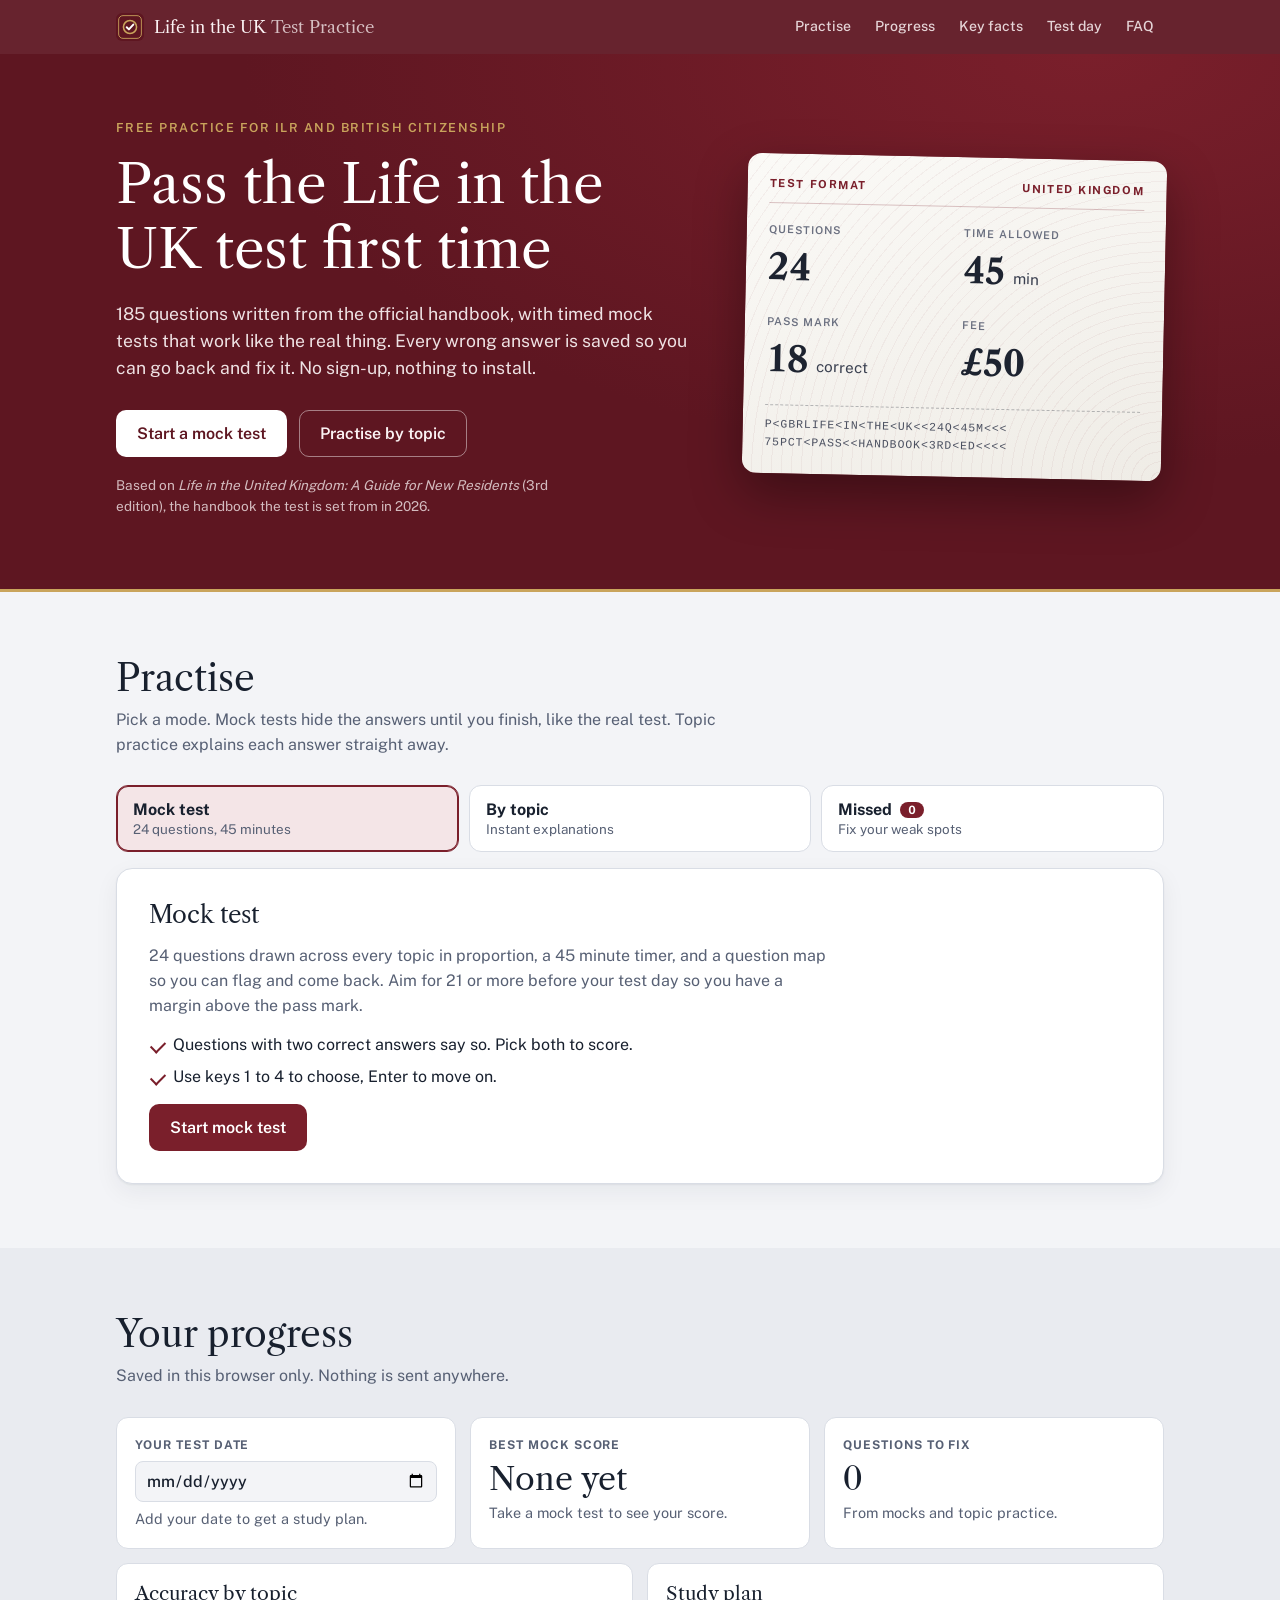
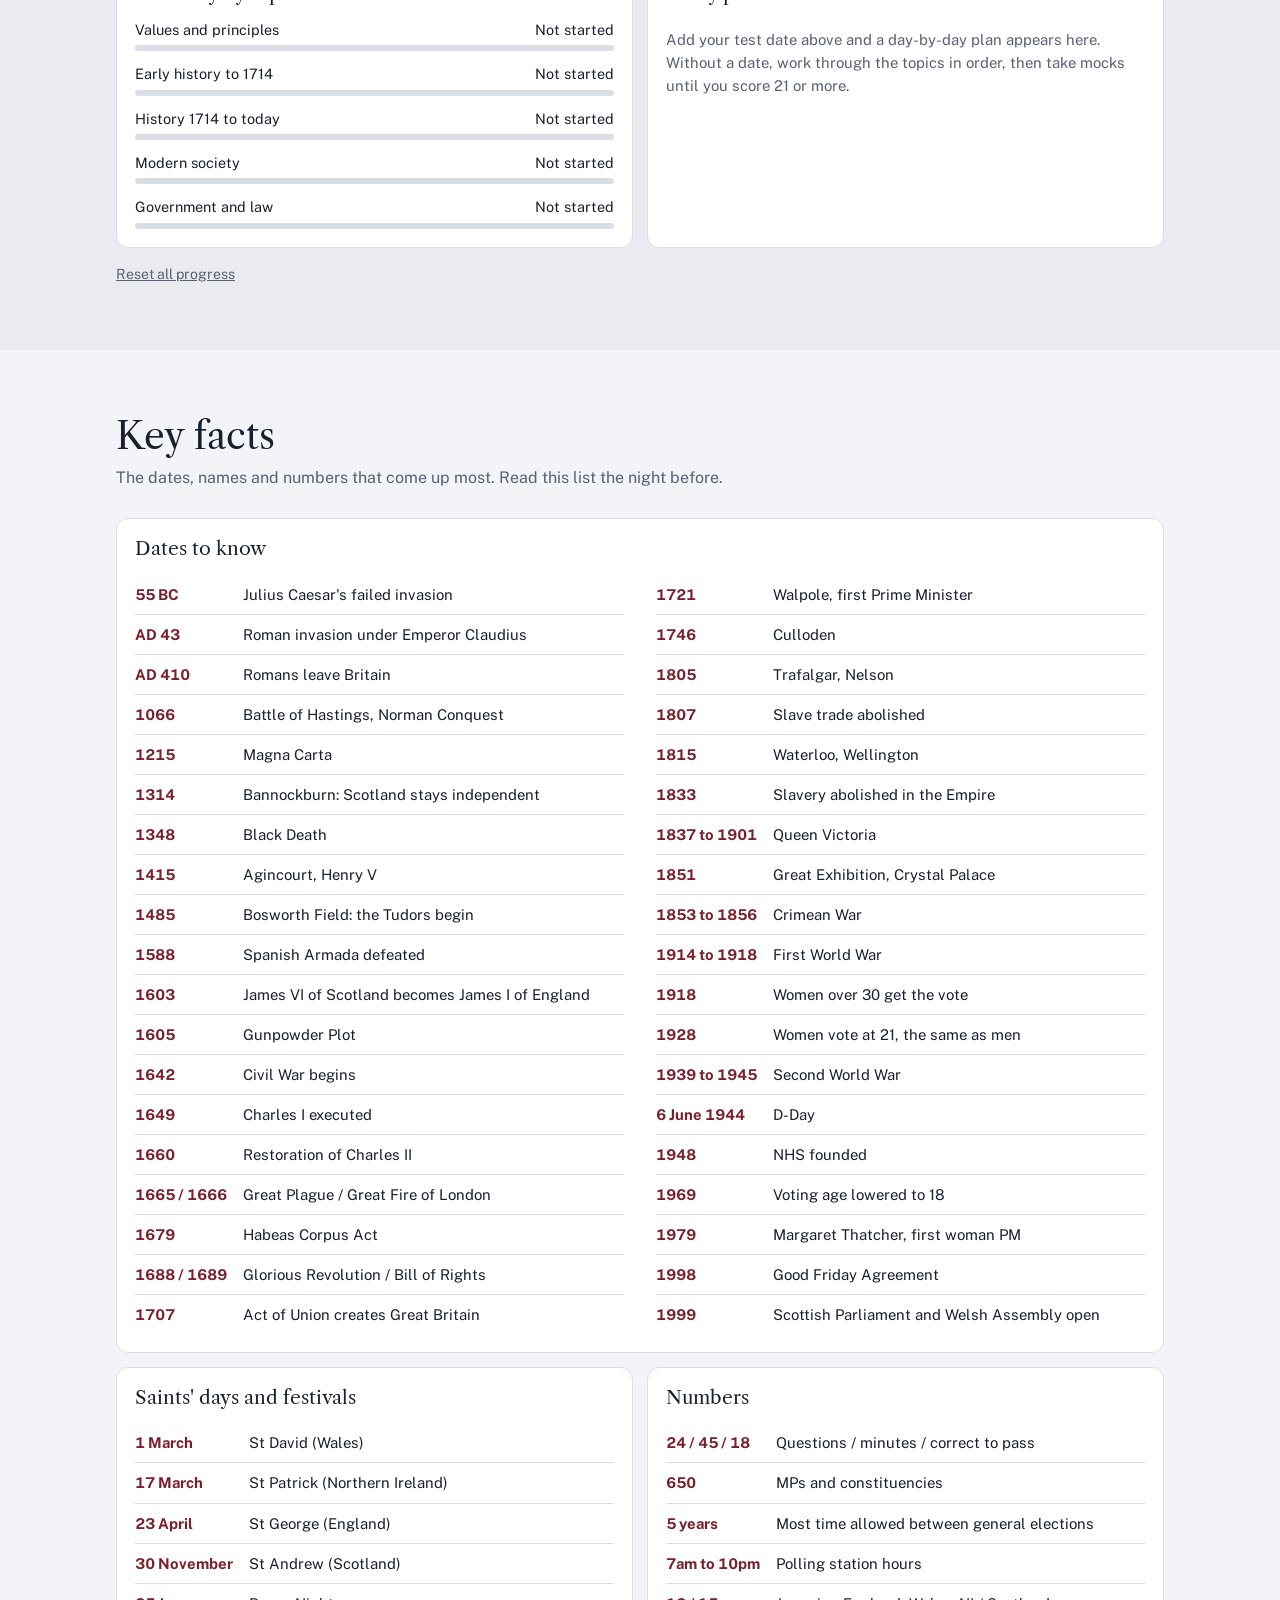
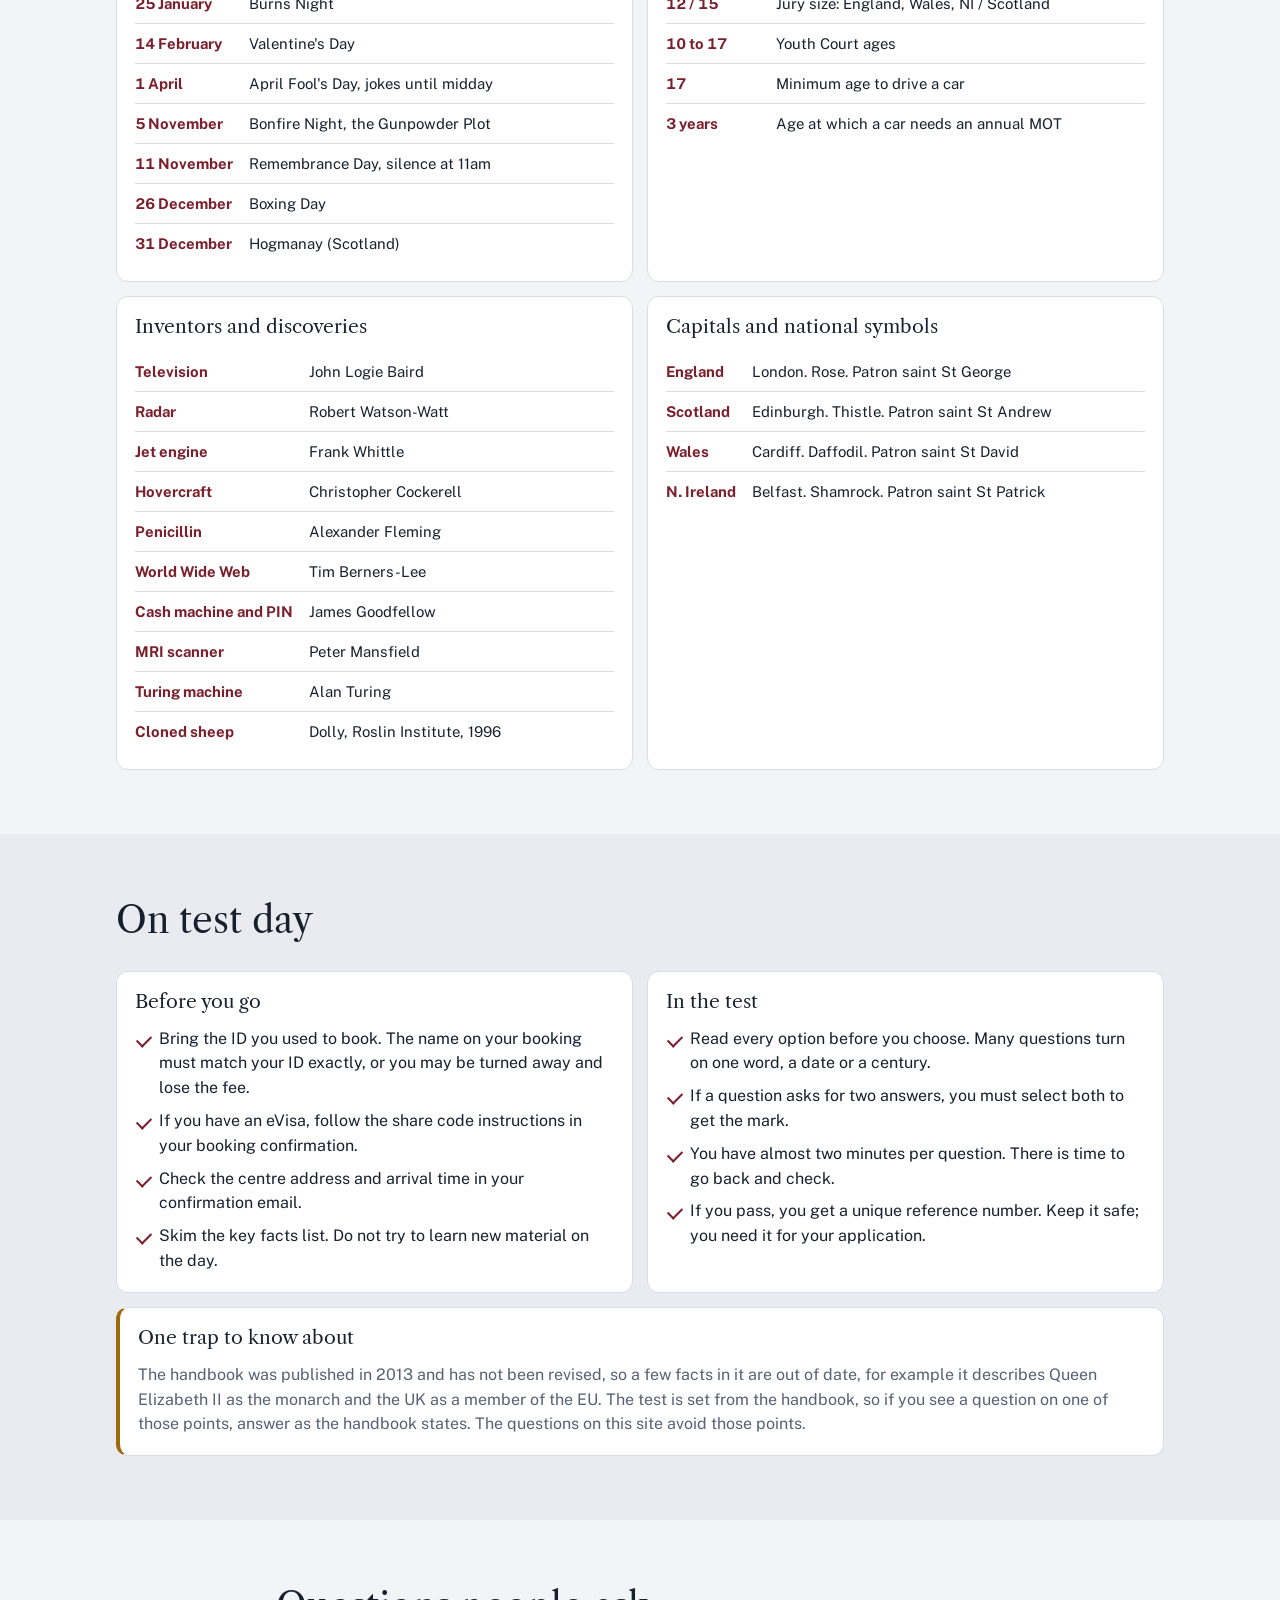
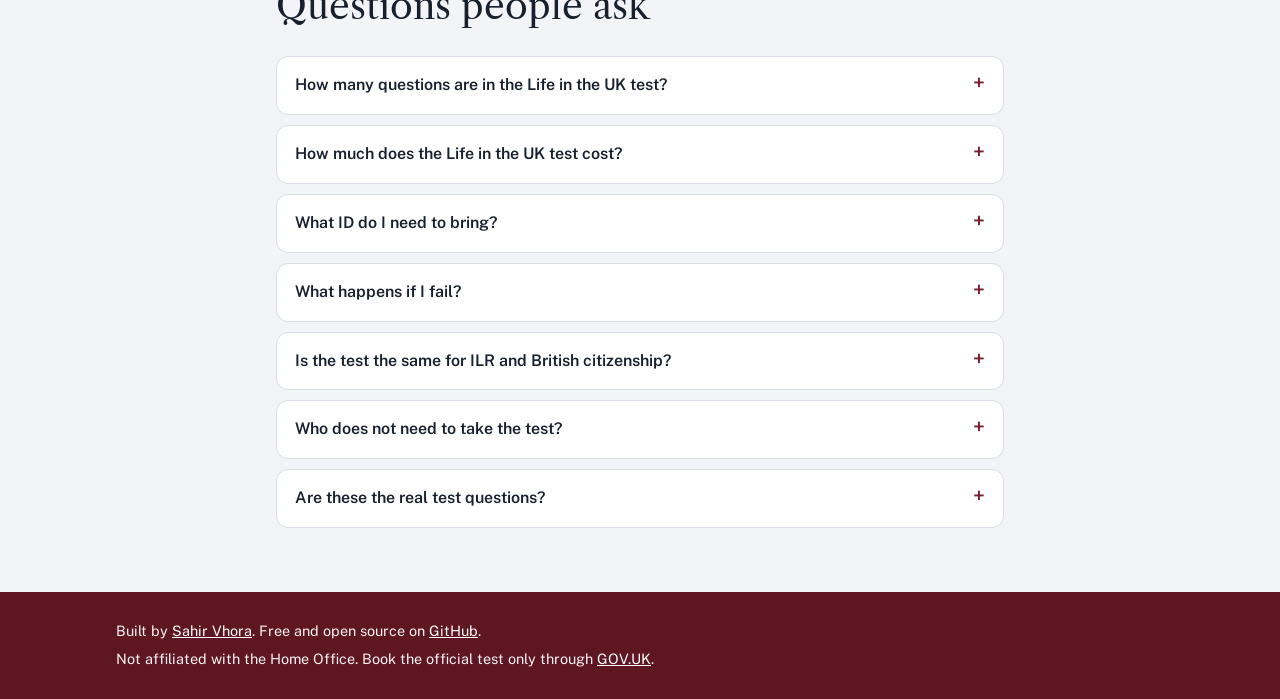
==== index.html @ 4c3c559c "feat: Life in the UK test practice site Free practice for the Life in the UK test (ILR and British c" ====
<!DOCTYPE html>
<html lang="en-GB">
<head>
<meta charset="UTF-8">
<meta http-equiv="Content-Security-Policy" content="default-src 'self'; script-src 'self'; style-src 'self' 'unsafe-inline'; img-src 'self' data:; font-src 'self'; connect-src 'self'; object-src 'none'; base-uri 'self'; form-action 'self'">
<meta name="referrer" content="strict-origin-when-cross-origin">
<meta name="viewport" content="width=device-width, initial-scale=1.0, viewport-fit=cover">
<title>Life in the UK Test Practice 2026: Free Mock Tests</title>
<meta name="description" content="Free Life in the UK test practice for ILR and citizenship. 185 questions from the official handbook, timed 24-question mock tests, topic drills and key facts.">
<meta name="keywords" content="Life in the UK test, Life in the UK test practice, Life in the UK mock test, Life in the UK test 2026, ILR test, British citizenship test, indefinite leave to remain, Life in the United Kingdom handbook, UK citizenship test questions">
<meta name="author" content="Sahir Vhora">
<meta name="robots" content="index, follow, max-image-preview:large">
<meta name="theme-color" content="#5e1621">
<link rel="canonical" href="https://sahirvhora.github.io/life-in-uk-test/">
<link rel="icon" type="image/svg+xml" href="favicon.svg">
<link rel="sitemap" type="application/xml" href="sitemap.xml">
<link rel="preload" href="assets/fonts/libre-caslon-text-latin-400-normal.woff2" as="font" type="font/woff2" crossorigin>
<link rel="preload" href="assets/fonts/public-sans-latin-400-normal.woff2" as="font" type="font/woff2" crossorigin>
<link rel="stylesheet" href="assets/style.css">

<meta property="og:type" content="website">
<meta property="og:site_name" content="Life in the UK Test Practice">
<meta property="og:locale" content="en_GB">
<meta property="og:url" content="https://sahirvhora.github.io/life-in-uk-test/">
<meta property="og:title" content="Life in the UK Test Practice: Free Mock Tests for ILR and Citizenship">
<meta property="og:description" content="185 questions from the official handbook, timed 24-question mock tests, topic drills, a missed-questions list and key facts. Free, no sign-up.">
<meta property="og:image" content="https://sahirvhora.github.io/life-in-uk-test/preview.png">
<meta property="og:image:width" content="1200">
<meta property="og:image:height" content="630">
<meta property="og:image:alt" content="Life in the UK Test Practice: 24 questions, 45 minutes, 18 to pass">

<meta name="twitter:card" content="summary_large_image">
<meta name="twitter:url" content="https://sahirvhora.github.io/life-in-uk-test/">
<meta name="twitter:title" content="Life in the UK Test Practice: Free Mock Tests">
<meta name="twitter:description" content="Timed 24-question mock tests, topic drills and key facts from the official handbook. Free, no sign-up.">
<meta name="twitter:image" content="https://sahirvhora.github.io/life-in-uk-test/preview.png">

<script type="application/ld+json">
{
  "@context": "https://schema.org",
  "@graph": [
    {
      "@type": "WebApplication",
      "@id": "https://sahirvhora.github.io/life-in-uk-test/#app",
      "name": "Life in the UK Test Practice",
      "description": "Free practice for the Life in the UK test: 185 questions written from the official handbook, timed 24-question mock tests, topic drills and key facts.",
      "url": "https://sahirvhora.github.io/life-in-uk-test/",
      "applicationCategory": "EducationalApplication",
      "operatingSystem": "Any",
      "inLanguage": "en-GB",
      "isAccessibleForFree": true,
      "offers": {"@type": "Offer", "price": "0", "priceCurrency": "GBP"},
      "dateModified": "2026-10-24",
      "educationalUse": "Exam preparation",
      "about": {"@type": "Thing", "name": "Life in the UK test"},
      "author": {"@id": "https://sahirvhora.github.io/#person"},
      "sameAs": "https://github.com/SahirVhora/life-in-uk-test"
    },
    {
      "@type": "Person",
      "@id": "https://sahirvhora.github.io/#person",
      "name": "Sahir Vhora",
      "url": "https://sahirvhora.github.io/",
      "sameAs": ["https://github.com/SahirVhora"]
    },
    {
      "@type": "FAQPage",
      "mainEntity": [
        {"@type": "Question", "name": "How many questions are in the Life in the UK test?", "acceptedAnswer": {"@type": "Answer", "text": "The test has 24 multiple-choice questions and you have 45 minutes to answer them. You need to score 75% or more, which is 18 correct answers."}},
        {"@type": "Question", "name": "How much does the Life in the UK test cost?", "acceptedAnswer": {"@type": "Answer", "text": "It costs £50 for each attempt. You book and pay online through GOV.UK."}},
        {"@type": "Question", "name": "What ID do I need to bring?", "acceptedAnswer": {"@type": "Answer", "text": "Bring the ID you used when you booked. The name on your booking must match the name on your ID exactly, or you may not be allowed to sit the test."}},
        {"@type": "Question", "name": "What happens if I fail?", "acceptedAnswer": {"@type": "Answer", "text": "You can book the test again as many times as you need, paying £50 each time. Use the missed-questions list here to focus on the topics you got wrong."}},
        {"@type": "Question", "name": "Is the test the same for ILR and British citizenship?", "acceptedAnswer": {"@type": "Answer", "text": "Yes. There is one test for both. If you pass you get a unique reference number, which you use on your settlement or citizenship application."}},
        {"@type": "Question", "name": "Who does not need to take the test?", "acceptedAnswer": {"@type": "Answer", "text": "You do not need to take it if you are under 18, 65 or over, have passed it before, or have a long-term physical or mental condition that prevents you from taking it."}},
        {"@type": "Question", "name": "Are these the real test questions?", "acceptedAnswer": {"@type": "Answer", "text": "No. The official question bank is not published. These questions are written from the official handbook, Life in the United Kingdom: A Guide for New Residents (3rd edition), and cover the same topics. This site is not affiliated with the Home Office."}}
      ]
    }
  ]
}
</script>
</head>
<body>
<a class="skip" href="#practise">Skip to practice</a>

<header class="topbar">
  <div class="topbar-in">
    <a class="brand" href="#top" aria-label="Life in the UK Test Practice, back to top">
      <img src="favicon.svg" alt="" width="28" height="28">
      <span>Life in the UK <em>Test Practice</em></span>
    </a>
    <nav class="toplinks" aria-label="Page sections">
      <a href="#practise">Practise</a>
      <a href="#progress">Progress</a>
      <a href="#facts">Key facts</a>
      <a href="#test-day">Test day</a>
      <a href="#faq">FAQ</a>
    </nav>
  </div>
</header>

<main id="top">
  <section class="hero">
    <div class="hero-in">
      <div class="hero-copy">
        <p class="eyebrow">Free practice for ILR and British citizenship</p>
        <h1>Pass the Life in the UK test first time</h1>
        <p class="lede">185 questions written from the official handbook, with timed mock tests that work like the real thing. Every wrong answer is saved so you can go back and fix it. No sign-up, nothing to install.</p>
        <div class="cta-row">
          <a class="btn btn-primary" href="#practise" data-start="mock">Start a mock test</a>
          <a class="btn btn-quiet" href="#practise" data-start="topics">Practise by topic</a>
        </div>
        <p class="fine">Based on <em>Life in the United Kingdom: A Guide for New Residents</em> (3rd edition), the handbook the test is set from in 2026.</p>
      </div>

      <aside class="docket" aria-label="Test format">
        <div class="docket-head">
          <span>Test format</span>
          <span>United Kingdom</span>
        </div>
        <dl class="docket-grid">
          <div><dt>Questions</dt><dd><strong class="num">24</strong></dd></div>
          <div><dt>Time allowed</dt><dd><strong class="num">45</strong> min</dd></div>
          <div><dt>Pass mark</dt><dd><strong class="num">18</strong> correct</dd></div>
          <div><dt>Fee</dt><dd><strong class="num">£50</strong></dd></div>
        </dl>
        <p class="mrz" aria-hidden="true">P&lt;GBRLIFE&lt;IN&lt;THE&lt;UK&lt;&lt;24Q&lt;45M&lt;&lt;&lt;<br>75PCT&lt;PASS&lt;&lt;HANDBOOK&lt;3RD&lt;ED&lt;&lt;&lt;&lt;</p>
      </aside>
    </div>
  </section>

  <section class="section" id="practise" aria-labelledby="practise-h">
    <div class="section-in">
      <div class="section-head">
        <h2 id="practise-h">Practise</h2>
        <p>Pick a mode. Mock tests hide the answers until you finish, like the real test. Topic practice explains each answer straight away.</p>
      </div>

      <div class="modes" role="tablist" aria-label="Practice mode">
        <button class="mode" role="tab" id="mode-mock" aria-selected="true" aria-controls="panel-mock">
          <span class="mode-t">Mock test</span><span class="mode-d">24 questions, 45 minutes</span>
        </button>
        <button class="mode" role="tab" id="mode-topics" aria-selected="false" aria-controls="panel-topics">
          <span class="mode-t">By topic</span><span class="mode-d">Instant explanations</span>
        </button>
        <button class="mode" role="tab" id="mode-missed" aria-selected="false" aria-controls="panel-missed">
          <span class="mode-t">Missed <span class="pill" id="missedPill">0</span></span><span class="mode-d">Fix your weak spots</span>
        </button>
      </div>

      <div class="stage">
        <div class="panel" id="panel-mock" role="tabpanel" aria-labelledby="mode-mock">
          <div class="intro" id="mockIntro">
            <h3>Mock test</h3>
            <p>24 questions drawn across every topic in proportion, a 45 minute timer, and a question map so you can flag and come back. Aim for 21 or more before your test day so you have a margin above the pass mark.</p>
            <ul class="ticks">
              <li>Questions with two correct answers say so. Pick both to score.</li>
              <li>Use keys 1 to 4 to choose, Enter to move on.</li>
            </ul>
            <button class="btn btn-primary" id="startMock" type="button">Start mock test</button>
          </div>
          <div class="runner" id="mockRun" hidden></div>
        </div>

        <div class="panel" id="panel-topics" role="tabpanel" aria-labelledby="mode-topics" hidden>
          <div class="intro" id="topicIntro">
            <h3>Practise one topic</h3>
            <p>Work through a whole topic with feedback after every answer. The bar shows how much of each topic you have answered correctly so far.</p>
            <div class="topic-grid" id="topicGrid"></div>
          </div>
          <div class="runner" id="topicRun" hidden></div>
        </div>

        <div class="panel" id="panel-missed" role="tabpanel" aria-labelledby="mode-missed" hidden>
          <div class="intro" id="missedIntro"></div>
          <div class="runner" id="missedRun" hidden></div>
        </div>
      </div>
    </div>
  </section>

  <section class="section alt" id="progress" aria-labelledby="progress-h">
    <div class="section-in">
      <div class="section-head">
        <h2 id="progress-h">Your progress</h2>
        <p>Saved in this browser only. Nothing is sent anywhere.</p>
      </div>
      <div class="progress-grid">
        <div class="tile">
          <label class="tile-l" for="testDate">Your test date</label>
          <input type="date" id="testDate">
          <p class="tile-v" id="countdown">Add your date to get a study plan.</p>
        </div>
        <div class="tile">
          <p class="tile-l">Best mock score</p>
          <p class="tile-big num" id="bestScore">None yet</p>
          <p class="tile-v" id="mockCount">Take a mock test to see your score.</p>
        </div>
        <div class="tile">
          <p class="tile-l">Questions to fix</p>
          <p class="tile-big num" id="missedCount">0</p>
          <p class="tile-v">From mocks and topic practice.</p>
        </div>
      </div>
      <div class="split">
        <div class="card">
          <h3>Accuracy by topic</h3>
          <div id="topicBars" class="bars"></div>
        </div>
        <div class="card">
          <h3>Study plan</h3>
          <ol class="plan" id="plan"></ol>
        </div>
      </div>
      <p class="reset-row"><button type="button" class="link-btn" id="resetAll">Reset all progress</button><span id="resetConfirm" hidden> Clear scores, missed questions and test date? <button type="button" class="link-btn danger" id="resetYes">Yes, reset</button> <button type="button" class="link-btn" id="resetNo">Cancel</button></span></p>
    </div>
  </section>

  <section class="section" id="facts" aria-labelledby="facts-h">
    <div class="section-in">
      <div class="section-head">
        <h2 id="facts-h">Key facts</h2>
        <p>The dates, names and numbers that come up most. Read this list the night before.</p>
      </div>
      <div class="facts" id="factsGrid"></div>
    </div>
  </section>

  <section class="section alt" id="test-day" aria-labelledby="day-h">
    <div class="section-in">
      <div class="section-head">
        <h2 id="day-h">On test day</h2>
      </div>
      <div class="split">
        <div class="card">
          <h3>Before you go</h3>
          <ul class="ticks">
            <li>Bring the ID you used to book. The name on your booking must match your ID exactly, or you may be turned away and lose the fee.</li>
            <li>If you have an eVisa, follow the share code instructions in your booking confirmation.</li>
            <li>Check the centre address and arrival time in your confirmation email.</li>
            <li>Skim the key facts list. Do not try to learn new material on the day.</li>
          </ul>
        </div>
        <div class="card">
          <h3>In the test</h3>
          <ul class="ticks">
            <li>Read every option before you choose. Many questions turn on one word, a date or a century.</li>
            <li>If a question asks for two answers, you must select both to get the mark.</li>
            <li>You have almost two minutes per question. There is time to go back and check.</li>
            <li>If you pass, you get a unique reference number. Keep it safe; you need it for your application.</li>
          </ul>
        </div>
      </div>
      <div class="card note-card">
        <h3>One trap to know about</h3>
        <p>The handbook was published in 2013 and has not been revised, so a few facts in it are out of date, for example it describes Queen Elizabeth II as the monarch and the UK as a member of the EU. The test is set from the handbook, so if you see a question on one of those points, answer as the handbook states. The questions on this site avoid those points.</p>
      </div>
    </div>
  </section>

  <section class="section" id="faq" aria-labelledby="faq-h">
    <div class="section-in narrow">
      <div class="section-head">
        <h2 id="faq-h">Questions people ask</h2>
      </div>
      <div class="faq">
        <details><summary>How many questions are in the Life in the UK test?</summary><p>The test has 24 multiple-choice questions and you have 45 minutes to answer them. You need to score 75% or more, which is 18 correct answers.</p></details>
        <details><summary>How much does the Life in the UK test cost?</summary><p>It costs £50 for each attempt. You book and pay online through <a href="https://www.gov.uk/life-in-the-uk-test" rel="noopener">GOV.UK</a>.</p></details>
        <details><summary>What ID do I need to bring?</summary><p>Bring the ID you used when you booked. The name on your booking must match the name on your ID exactly, or you may not be allowed to sit the test.</p></details>
        <details><summary>What happens if I fail?</summary><p>You can book the test again as many times as you need, paying £50 each time. Use the missed-questions list here to focus on the topics you got wrong.</p></details>
        <details><summary>Is the test the same for ILR and British citizenship?</summary><p>Yes. There is one test for both. If you pass you get a unique reference number, which you use on your settlement or citizenship application.</p></details>
        <details><summary>Who does not need to take the test?</summary><p>You do not need to take it if you are under 18, 65 or over, have passed it before, or have a long-term physical or mental condition that prevents you from taking it.</p></details>
        <details><summary>Are these the real test questions?</summary><p>No. The official question bank is not published. These questions are written from the official handbook, <em>Life in the United Kingdom: A Guide for New Residents</em> (3rd edition), and cover the same topics. This site is not affiliated with the Home Office.</p></details>
      </div>
    </div>
  </section>
</main>

<footer class="footer">
  <div class="footer-in">
    <p>Built by <a href="https://sahirvhora.github.io/">Sahir Vhora</a>. Free and open source on <a href="https://github.com/SahirVhora/life-in-uk-test">GitHub</a>.</p>
    <p>Not affiliated with the Home Office. Book the official test only through <a href="https://www.gov.uk/life-in-the-uk-test" rel="noopener">GOV.UK</a>.</p>
  </div>
</footer>

<div class="toast" id="toast" role="status" aria-live="polite"></div>
<script src="assets/questions.js"></script>
<script src="assets/app.js"></script>
</body>
</html>
---- assets/style.css ----
/* Layout: maroon passport-cover hero with a data-page "docket", then one centred column of tool sections. */
@font-face{font-family:"Libre Caslon Text";src:url("fonts/libre-caslon-text-latin-400-normal.woff2") format("woff2");font-weight:400;font-display:swap}
@font-face{font-family:"Libre Caslon Text";src:url("fonts/libre-caslon-text-latin-700-normal.woff2") format("woff2");font-weight:700;font-display:swap}
@font-face{font-family:"Public Sans";src:url("fonts/public-sans-latin-400-normal.woff2") format("woff2");font-weight:400;font-display:swap}
@font-face{font-family:"Public Sans";src:url("fonts/public-sans-latin-500-normal.woff2") format("woff2");font-weight:500;font-display:swap}
@font-face{font-family:"Public Sans";src:url("fonts/public-sans-latin-600-normal.woff2") format("woff2");font-weight:600;font-display:swap}
@font-face{font-family:"Public Sans";src:url("fonts/public-sans-latin-700-normal.woff2") format("woff2");font-weight:700;font-display:swap}

:root{
  --bg:#f3f4f7; --bg-alt:#e9ebf0; --surface:#ffffff; --ink:#18202e; --muted:#576074; --line:#d9dde5;
  --cover:#5e1621; --cover-2:#7a1f2b; --on-cover:#fbf3f4; --gilt:#c9a45c;
  --accent:#7a1f2b; --accent-ink:#ffffff; --accent-soft:#f4e5e7;
  --good:#1d6b45; --good-soft:#e1f1e8; --bad:#a3271f; --bad-soft:#fbe5e3; --flag:#9a6b0b; --flag-soft:#fbf0d8;
  --display:"Libre Caslon Text", Georgia, "Times New Roman", serif;
  --body:"Public Sans", system-ui, -apple-system, "Segoe UI", Roboto, sans-serif;
  --mono:ui-monospace, "SFMono-Regular", Menlo, Consolas, monospace;
  --radius:12px; --shadow:0 1px 2px rgba(24,32,46,.06), 0 8px 24px rgba(24,32,46,.06);
  color-scheme:light;
}
@media (prefers-color-scheme: dark){:root:not([data-theme="light"]){
  --bg:#10141c; --bg-alt:#141924; --surface:#1a202c; --ink:#e8ebf1; --muted:#9ca5b7; --line:#2b3344;
  --cover:#3d0f16; --cover-2:#561722; --on-cover:#f7e9eb; --gilt:#d8b46c;
  --accent:#e58c99; --accent-ink:#1d0a0e; --accent-soft:#3a2228;
  --good:#6fd29e; --good-soft:#163427; --bad:#f28b81; --bad-soft:#3d1c19; --flag:#e8b84f; --flag-soft:#382c12;
  --shadow:0 1px 2px rgba(0,0,0,.3), 0 8px 24px rgba(0,0,0,.25); color-scheme:dark}}
:root[data-theme="dark"]{
  --bg:#10141c; --bg-alt:#141924; --surface:#1a202c; --ink:#e8ebf1; --muted:#9ca5b7; --line:#2b3344;
  --cover:#3d0f16; --cover-2:#561722; --on-cover:#f7e9eb; --gilt:#d8b46c;
  --accent:#e58c99; --accent-ink:#1d0a0e; --accent-soft:#3a2228;
  --good:#6fd29e; --good-soft:#163427; --bad:#f28b81; --bad-soft:#3d1c19; --flag:#e8b84f; --flag-soft:#382c12;
  --shadow:0 1px 2px rgba(0,0,0,.3), 0 8px 24px rgba(0,0,0,.25); color-scheme:dark}

*{box-sizing:border-box}
html{scroll-behavior:smooth;scroll-padding-top:72px;-webkit-text-size-adjust:100%}
body{margin:0;background:var(--bg);color:var(--ink);font:400 16px/1.55 var(--body);overflow-x:hidden}
img{max-width:100%}
a{color:var(--accent)}
h1,h2,h3{font-family:var(--display);font-weight:400;line-height:1.2;text-wrap:balance;margin:0}
p{margin:0}
.num{font-variant-numeric:tabular-nums}
[hidden]{display:none!important}
:focus-visible{outline:3px solid var(--accent);outline-offset:2px;border-radius:6px}
.skip{position:absolute;left:-999px;top:8px;background:var(--surface);padding:8px 12px;z-index:50}
.skip:focus{left:16px}

/* top bar */
.topbar{position:sticky;top:0;z-index:20;background:color-mix(in srgb,var(--cover) 94%,transparent);backdrop-filter:saturate(1.2) blur(8px);color:var(--on-cover);padding-top:env(safe-area-inset-top,0px)}
.topbar-in{max-width:1080px;margin:0 auto;display:flex;align-items:center;gap:16px;justify-content:space-between;padding-block:10px;padding-left:max(16px,env(safe-area-inset-left,0px));padding-right:max(16px,env(safe-area-inset-right,0px))}
.brand{display:flex;align-items:center;gap:10px;color:var(--on-cover);text-decoration:none;font-family:var(--display);font-size:1.05rem;white-space:nowrap}
.brand em{font-style:normal;opacity:.75}
.toplinks{display:flex;gap:4px;overflow-x:auto;scrollbar-width:none}
.toplinks::-webkit-scrollbar{display:none}
.toplinks a{color:var(--on-cover);text-decoration:none;font-size:.88rem;font-weight:500;padding:6px 10px;border-radius:999px;white-space:nowrap;opacity:.85}
.toplinks a:hover{opacity:1;background:rgba(255,255,255,.1)}
@media (max-width:760px){.brand em{display:none}}
@media (max-width:520px){.toplinks a:nth-child(n+3){display:none}}

/* hero */
.hero{background:radial-gradient(120% 140% at 85% 0%,var(--cover-2) 0%,var(--cover) 55%);color:var(--on-cover);border-bottom:3px solid var(--gilt)}
.hero-in{max-width:1080px;margin:0 auto;display:grid;grid-template-columns:minmax(0,1.25fr) minmax(0,.9fr);gap:48px;align-items:center;padding-block:64px 72px;padding-left:max(16px,env(safe-area-inset-left,0px));padding-right:max(16px,env(safe-area-inset-right,0px))}
.eyebrow{font-size:.78rem;letter-spacing:.12em;text-transform:uppercase;font-weight:600;color:var(--gilt)}
.hero h1{font-size:clamp(2.1rem,5vw,3.4rem);margin:14px 0 18px;color:#fff}
.lede{font-size:1.1rem;max-width:58ch;opacity:.92}
.cta-row{display:flex;gap:12px;flex-wrap:wrap;margin:28px 0 18px}
.fine{font-size:.85rem;opacity:.75;max-width:58ch}
.btn{display:inline-flex;align-items:center;justify-content:center;gap:8px;border-radius:10px;padding:13px 20px;font:600 1rem var(--body);text-decoration:none;cursor:pointer;border:1px solid transparent;transition:transform .12s ease,background .15s ease}
.btn:active{transform:translateY(1px)}
.btn-primary{background:var(--accent);color:var(--accent-ink)}
.btn-primary:hover{filter:brightness(1.08)}
.hero .btn-primary{background:#fff;color:var(--cover)}
.btn-quiet{background:transparent;color:inherit;border-color:currentColor}
.hero .btn-quiet{color:var(--on-cover);border-color:rgba(255,255,255,.45)}
.btn-ghost{background:var(--surface);color:var(--ink);border-color:var(--line)}
.btn:disabled{opacity:.45;cursor:default;transform:none}

/* docket: passport data page */
.docket{background:
  repeating-radial-gradient(circle at 100% 100%,transparent 0 9px,rgba(122,31,43,.05) 9px 10px),
  linear-gradient(160deg,#fbfaf7,#efece6);
  color:#1d2330;border-radius:14px;padding:22px;box-shadow:0 20px 50px rgba(0,0,0,.35);transform:rotate(1.2deg)}
.docket-head{display:flex;justify-content:space-between;font-size:.7rem;letter-spacing:.14em;text-transform:uppercase;font-weight:700;color:#7a1f2b;border-bottom:1px solid rgba(122,31,43,.25);padding-bottom:10px}
.docket-grid{display:grid;grid-template-columns:1fr 1fr;gap:18px 16px;margin:18px 0}
.docket-grid dt{font-size:.68rem;letter-spacing:.1em;text-transform:uppercase;color:#6b7080;font-weight:600}
.docket-grid dd{margin:2px 0 0;font-size:.95rem;color:#3a4050}
.docket-grid strong{font-family:var(--display);font-size:2.2rem;font-weight:700;color:#1d2330;margin-right:4px}
.mrz{font-family:var(--mono);font-size:.72rem;letter-spacing:.08em;color:#4b5060;border-top:1px dashed rgba(29,35,48,.3);padding-top:10px;overflow-wrap:anywhere}
@media (max-width:860px){.hero-in{grid-template-columns:1fr;gap:36px;padding-block:44px 52px}.docket{transform:none;max-width:440px}}

/* sections */
.section{padding-block:64px}
.section.alt{background:var(--bg-alt)}
.section-in{max-width:1080px;margin:0 auto;padding-left:max(16px,env(safe-area-inset-left,0px));padding-right:max(16px,env(safe-area-inset-right,0px))}
.section-in.narrow{max-width:760px}
.section-head{margin-bottom:28px;max-width:62ch}
.section-head h2{font-size:clamp(1.7rem,3.5vw,2.3rem)}
.section-head p{color:var(--muted);margin-top:8px}

/* modes */
.modes{display:grid;grid-template-columns:repeat(3,minmax(0,1fr));gap:10px;margin-bottom:16px}
.mode{text-align:left;background:var(--surface);border:1px solid var(--line);border-radius:var(--radius);padding:14px 16px;cursor:pointer;color:var(--ink);display:flex;flex-direction:column;gap:2px;font-family:var(--body)}
.mode-t{font-weight:700;font-size:1rem;display:flex;align-items:center;gap:8px}
.mode-d{font-size:.84rem;color:var(--muted)}
.mode[aria-selected="true"]{border-color:var(--accent);box-shadow:inset 0 0 0 1px var(--accent);background:var(--accent-soft)}
.pill{font-size:.72rem;font-weight:700;background:var(--accent);color:var(--accent-ink);border-radius:999px;padding:1px 8px;font-variant-numeric:tabular-nums}
@media (max-width:560px){.modes{grid-template-columns:1fr}.mode{flex-direction:row;justify-content:space-between;align-items:center}}

.stage{background:var(--surface);border:1px solid var(--line);border-radius:16px;box-shadow:var(--shadow);padding:clamp(18px,4vw,32px)}
.intro{display:flex;flex-direction:column;gap:14px;align-items:flex-start;max-width:68ch}
.intro h3{font-size:1.5rem}
.intro p{color:var(--muted)}
.ticks{list-style:none;padding:0;margin:0;display:flex;flex-direction:column;gap:8px}
.ticks li{position:relative;padding-left:24px}
.ticks li::before{content:"";position:absolute;left:2px;top:.5em;width:12px;height:7px;border-left:2px solid var(--accent);border-bottom:2px solid var(--accent);transform:rotate(-45deg)}

.topic-grid{display:grid;grid-template-columns:repeat(auto-fill,minmax(210px,1fr));gap:10px;width:100%;max-width:none}
.topic{background:var(--surface);border:1px solid var(--line);border-radius:var(--radius);padding:14px;text-align:left;cursor:pointer;color:var(--ink);font-family:var(--body);display:flex;flex-direction:column;gap:8px}
.topic:hover{border-color:var(--accent)}
.topic b{font-weight:700}
.topic small{color:var(--muted)}
.meter{height:6px;border-radius:3px;background:var(--line);overflow:hidden}
.meter i{display:block;height:100%;background:var(--good);width:0}

/* runner */
.runner{display:grid;grid-template-columns:minmax(0,1fr);gap:20px}
.runner.with-map{grid-template-columns:minmax(0,1fr) 220px}
@media (max-width:820px){.runner.with-map{grid-template-columns:minmax(0,1fr)}}
.qhead{display:flex;justify-content:space-between;align-items:center;gap:12px;font-size:.88rem;color:var(--muted);font-variant-numeric:tabular-nums}
.timer{font-family:var(--mono);font-size:1rem;color:var(--ink);background:var(--bg-alt);border-radius:8px;padding:4px 10px}
.timer.low{color:var(--bad);background:var(--bad-soft)}
.track{height:4px;border-radius:2px;background:var(--line);margin:12px 0 18px;overflow:hidden}
.track i{display:block;height:100%;background:var(--accent);width:0;transition:width .25s ease}
.qtopic{font-size:.75rem;letter-spacing:.08em;text-transform:uppercase;font-weight:700;color:var(--accent)}
.qtext{font-family:var(--display);font-size:clamp(1.2rem,2.6vw,1.45rem);line-height:1.4;margin:6px 0 4px;text-wrap:pretty}
.qhint{display:inline-block;font-size:.8rem;font-weight:700;color:var(--flag);background:var(--flag-soft);border-radius:6px;padding:2px 8px;margin-top:4px}
.opts{display:flex;flex-direction:column;gap:10px;margin-top:18px}
.opt{display:flex;align-items:flex-start;gap:12px;text-align:left;width:100%;background:var(--surface);color:var(--ink);border:1px solid var(--line);border-radius:10px;padding:14px 16px;font:500 1rem/1.45 var(--body);cursor:pointer;transition:border-color .12s,background .12s}
.opt:hover{border-color:var(--muted)}
.opt .key{flex:0 0 28px;height:28px;border-radius:7px;border:1px solid var(--line);display:grid;place-items:center;font-size:.82rem;font-weight:700;color:var(--muted);font-family:var(--mono)}
.opt.sel{border-color:var(--accent);background:var(--accent-soft)}
.opt.sel .key{background:var(--accent);border-color:var(--accent);color:var(--accent-ink)}
.opt.right{border-color:var(--good);background:var(--good-soft)}
.opt.right .key{background:var(--good);border-color:var(--good);color:var(--surface)}
.opt.wrong{border-color:var(--bad);background:var(--bad-soft)}
.opt.wrong .key{background:var(--bad);border-color:var(--bad);color:var(--surface)}
.opt[disabled]{cursor:default}
.feedback{margin-top:16px;border-radius:10px;padding:14px 16px;background:var(--bg-alt);border-left:4px solid var(--accent)}
.feedback.ok{border-left-color:var(--good)} .feedback.no{border-left-color:var(--bad)}
.feedback b{display:block;margin-bottom:2px}
.qnav{display:flex;justify-content:space-between;align-items:center;gap:10px;margin-top:22px;flex-wrap:wrap}
.qnav .grow{flex:1}
.flagbtn[aria-pressed="true"]{background:var(--flag-soft);border-color:var(--flag);color:var(--flag)}
.confirm{margin-top:14px;padding:14px 16px;border-radius:10px;background:var(--flag-soft);display:flex;gap:10px;align-items:center;flex-wrap:wrap}

.map{border:1px solid var(--line);border-radius:var(--radius);padding:14px;align-self:start;position:sticky;top:76px}
.map h4{margin:0 0 10px;font-size:.78rem;letter-spacing:.08em;text-transform:uppercase;color:var(--muted)}
.map-grid{display:grid;grid-template-columns:repeat(6,1fr);gap:6px}
.map-grid button{aspect-ratio:1;max-width:100%;border:1px solid var(--line);background:var(--surface);color:var(--ink);border-radius:7px;font:600 .8rem var(--body);cursor:pointer;font-variant-numeric:tabular-nums;padding:0}
.map-grid button.done{background:var(--accent-soft);border-color:var(--accent)}
.map-grid button.flag{background:var(--flag-soft);border-color:var(--flag);color:var(--flag)}
.map-grid button.cur{outline:2px solid var(--ink);outline-offset:1px}
.legend{display:flex;gap:12px;flex-wrap:wrap;margin-top:12px;font-size:.78rem;color:var(--muted)}
.legend span::before{content:"";display:inline-block;width:10px;height:10px;border-radius:3px;margin-right:5px;vertical-align:-1px;border:1px solid var(--line)}
.legend .l-done::before{background:var(--accent-soft);border-color:var(--accent)}
.legend .l-flag::before{background:var(--flag-soft);border-color:var(--flag)}
@media (max-width:820px){.map{position:static}.map-grid{grid-template-columns:repeat(12,1fr)}}
@media (max-width:480px){.map-grid{grid-template-columns:repeat(8,1fr)}}

/* results */
.result{display:flex;flex-direction:column;gap:22px}
.result-top{display:flex;gap:24px;align-items:center;flex-wrap:wrap}
.ring{--p:0;width:120px;height:120px;border-radius:50%;background:conic-gradient(var(--ring) calc(var(--p)*1%),var(--line) 0);display:grid;place-items:center;flex:0 0 auto}
.ring span{width:96px;height:96px;border-radius:50%;background:var(--surface);display:grid;place-items:center;font-family:var(--display);font-size:1.7rem;font-variant-numeric:tabular-nums}
.verdict{font-family:var(--display);font-size:1.6rem}
.verdict.pass{color:var(--good)} .verdict.fail{color:var(--bad)}
.result-sub{color:var(--muted);margin-top:4px}
.bytopic{display:grid;grid-template-columns:repeat(auto-fit,minmax(170px,1fr));gap:10px}
.result .qnav{justify-content:flex-start}
.bytopic div{border:1px solid var(--line);border-radius:10px;padding:10px 12px;font-size:.9rem;display:flex;justify-content:space-between;gap:8px}
.review{display:flex;flex-direction:column;gap:14px}
.review h4{margin:0;font-size:.8rem;letter-spacing:.08em;text-transform:uppercase;color:var(--muted)}
.rv{border:1px solid var(--line);border-radius:10px;padding:14px 16px;display:flex;flex-direction:column;gap:4px}
.rv .a{color:var(--good);font-weight:600}
.rv .y{color:var(--bad);font-size:.92rem}
.rv .e{color:var(--muted);font-size:.92rem}

/* progress */
.progress-grid{display:grid;grid-template-columns:repeat(3,minmax(0,1fr));gap:14px;margin-bottom:14px}
@media (max-width:760px){.progress-grid{grid-template-columns:1fr}}
.tile,.card{background:var(--surface);border:1px solid var(--line);border-radius:var(--radius);padding:18px}
.tile{display:flex;flex-direction:column;gap:6px}
.tile-l{font-size:.75rem;letter-spacing:.08em;text-transform:uppercase;font-weight:700;color:var(--muted)}
.tile-big{font-family:var(--display);font-size:2rem;line-height:1.1}
.tile-v{color:var(--muted);font-size:.9rem}
.tile input{font:500 1rem var(--body);padding:9px 10px;border-radius:8px;border:1px solid var(--line);background:var(--bg);color:var(--ink);max-width:100%}
.split{display:grid;grid-template-columns:repeat(2,minmax(0,1fr));gap:14px}
@media (max-width:760px){.split{grid-template-columns:1fr}}
.card h3{font-size:1.2rem;margin-bottom:14px}
.bars{display:flex;flex-direction:column;gap:12px}
.barrow{display:grid;grid-template-columns:minmax(0,1fr) auto;gap:4px 10px;font-size:.9rem}
.barrow .meter{grid-column:1/-1}
.barrow span:last-child{color:var(--muted);font-variant-numeric:tabular-nums}
.plan{margin:0;padding:0;list-style:none;display:flex;flex-direction:column;gap:0}
.plan li{display:grid;grid-template-columns:92px minmax(0,1fr);gap:12px;padding:9px 0;border-top:1px solid var(--line);font-size:.93rem}
.plan li:first-child{border-top:0}
.plan li b{font-variant-numeric:tabular-nums;font-weight:600}
.plan li.today b{color:var(--accent)}
.plan li.empty-row{display:block}
.plan .empty{display:block;color:var(--muted)}
.reset-row{margin-top:16px;font-size:.88rem;color:var(--muted)}
.link-btn{background:none;border:0;padding:0;font:inherit;color:var(--muted);text-decoration:underline;cursor:pointer}
.link-btn.danger{color:var(--bad)}

/* facts */
.facts{display:grid;grid-template-columns:repeat(2,minmax(0,1fr));gap:14px}
@media (max-width:760px){.facts{grid-template-columns:1fr}}
.facts .card.wide{grid-column:1/-1}
.tbl{overflow-x:auto}
table{border-collapse:collapse;width:100%;font-size:.93rem}
td{border-top:1px solid var(--line);padding:8px 10px 8px 0;vertical-align:top}
tr:first-child td{border-top:0}
td:first-child{white-space:nowrap;font-weight:700;font-variant-numeric:tabular-nums;width:1%;padding-right:16px;color:var(--accent)}
.timeline{display:grid;grid-template-columns:repeat(2,minmax(0,1fr));gap:0 32px}
.timeline .tbl+.tbl tr:first-child td{border-top:0}
@media (max-width:760px){.timeline{grid-template-columns:1fr}.timeline .tbl+.tbl tr:first-child td{border-top:1px solid var(--line)}}
.note-card{margin-top:14px;border-left:4px solid var(--flag)}
.note-card p{color:var(--muted)}

/* faq */
.faq{display:flex;flex-direction:column;gap:10px}
.faq details{background:var(--surface);border:1px solid var(--line);border-radius:var(--radius);padding:0 18px}
.faq summary{cursor:pointer;padding:16px 0;font-weight:600;list-style:none;display:flex;justify-content:space-between;gap:12px}
.faq summary::-webkit-details-marker{display:none}
.faq summary::after{content:"+";font-size:1.3rem;line-height:1;color:var(--accent)}
.faq details[open] summary::after{content:"\2013"}
.faq details p{padding-bottom:16px;color:var(--muted)}

.footer{background:var(--cover);color:var(--on-cover);padding-block:28px calc(28px + env(safe-area-inset-bottom,0px))}
.footer-in{max-width:1080px;margin:0 auto;display:flex;flex-direction:column;gap:6px;font-size:.9rem;padding-left:max(16px,env(safe-area-inset-left,0px));padding-right:max(16px,env(safe-area-inset-right,0px))}
.footer a{color:#fff}

.toast{position:fixed;left:50%;bottom:calc(20px + env(safe-area-inset-bottom,0px));transform:translate(-50%,20px);background:var(--ink);color:var(--bg);padding:10px 16px;border-radius:10px;font-size:.9rem;opacity:0;pointer-events:none;transition:opacity .2s,transform .2s;max-width:calc(100% - 32px)}
.toast.show{opacity:1;transform:translate(-50%,0)}

@media (prefers-reduced-motion:reduce){html{scroll-behavior:auto}*{transition:none!important}}
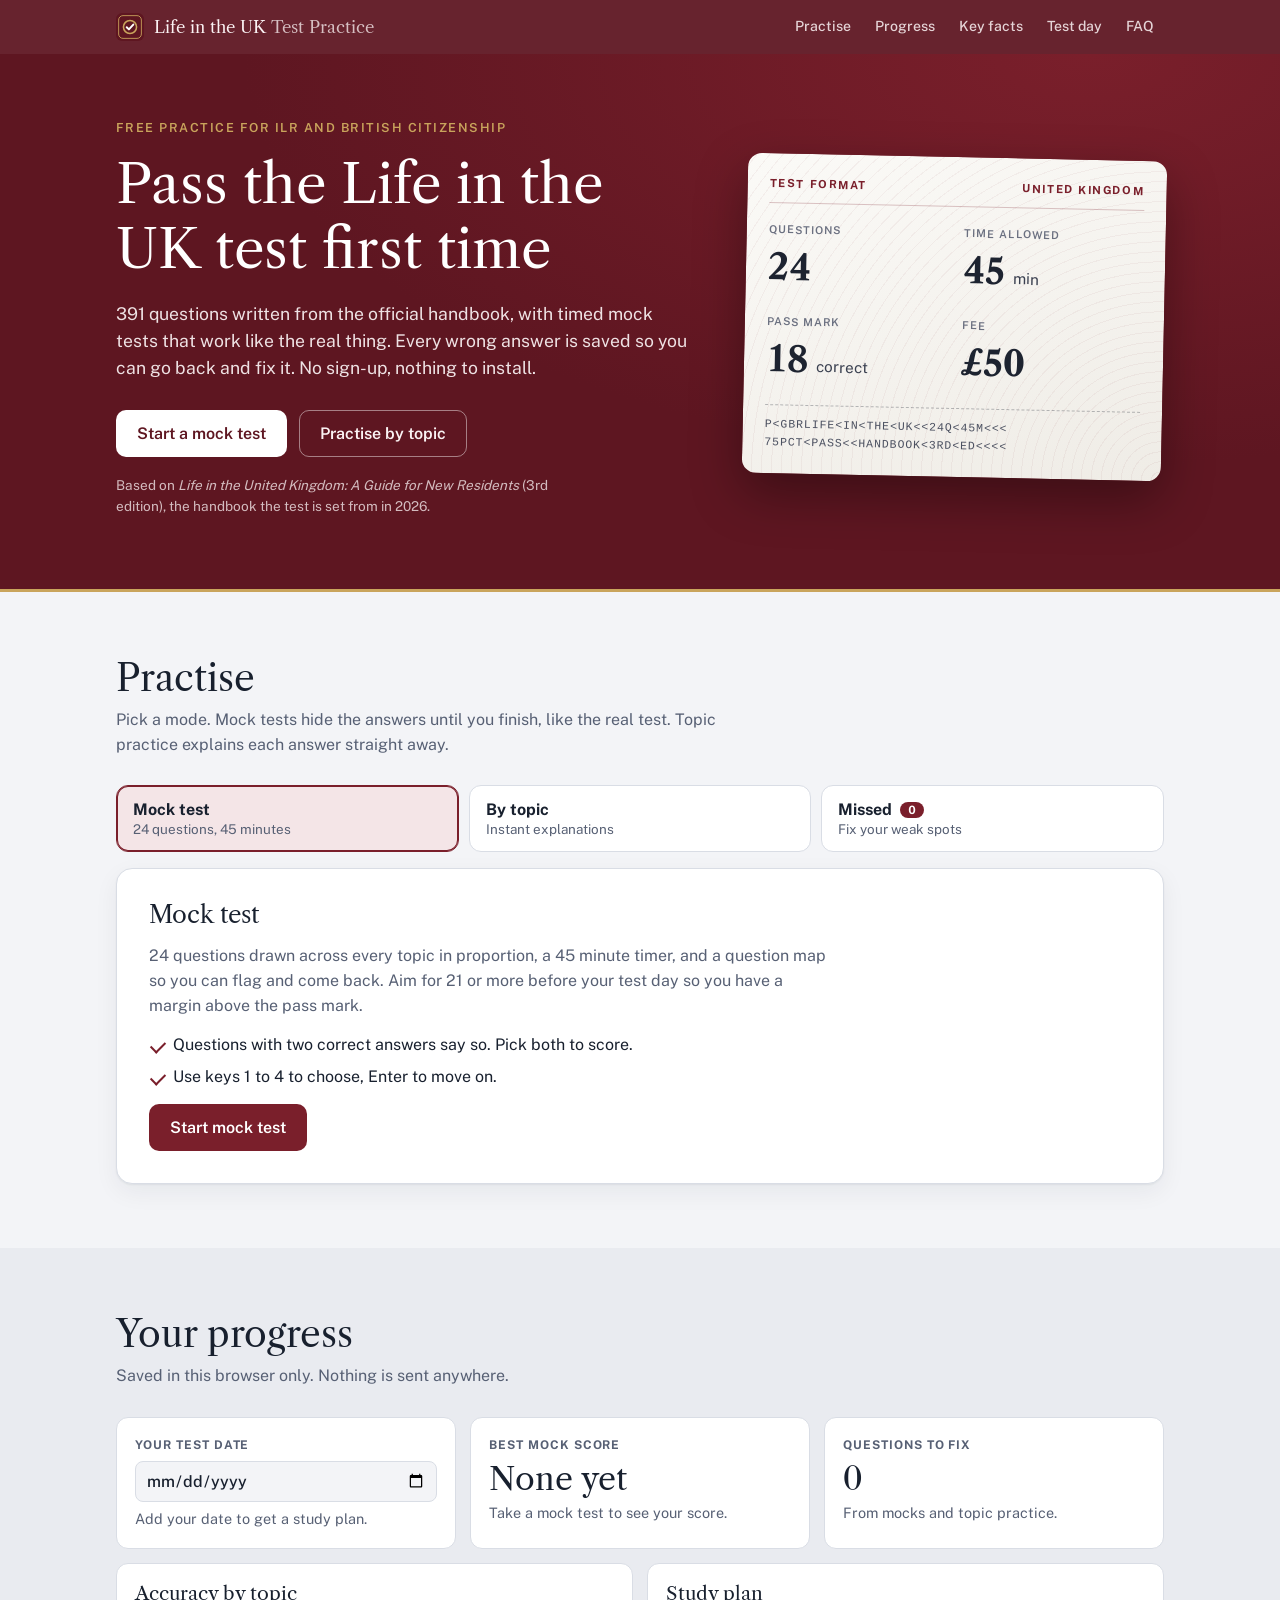
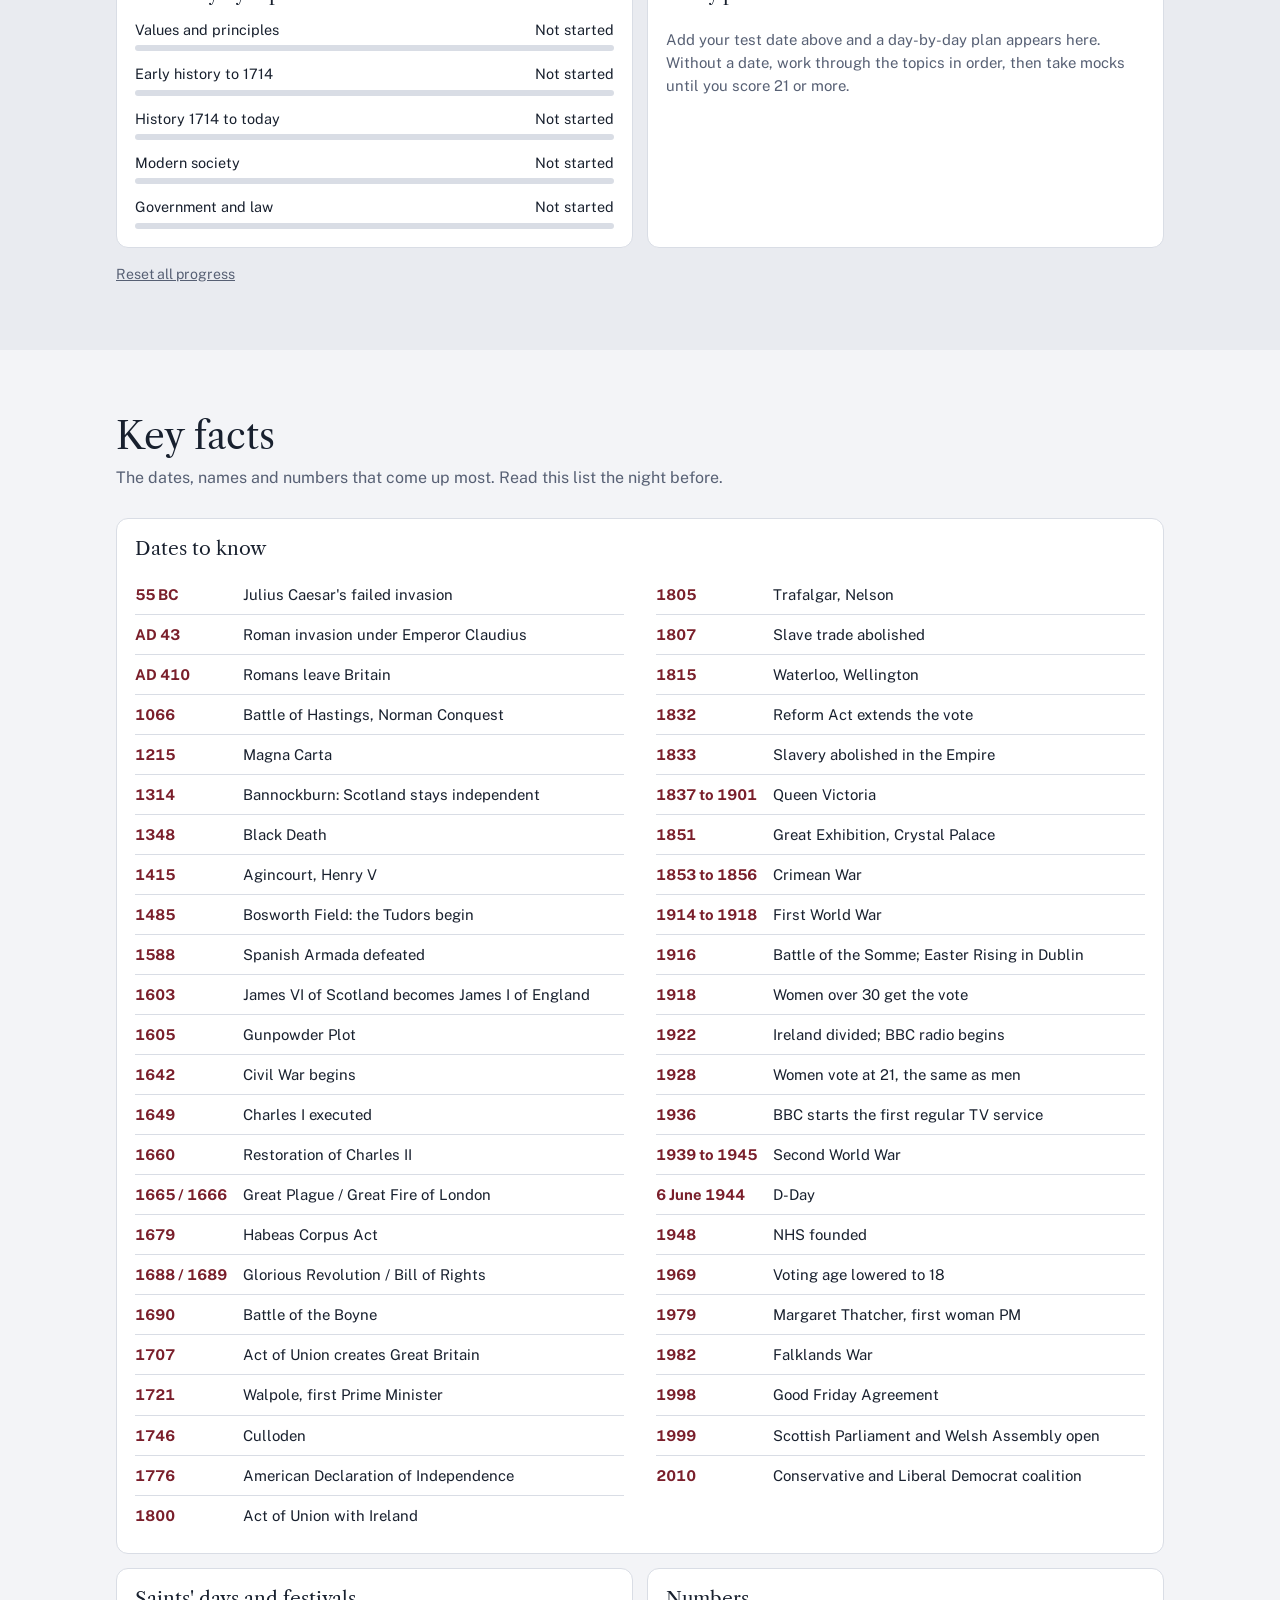
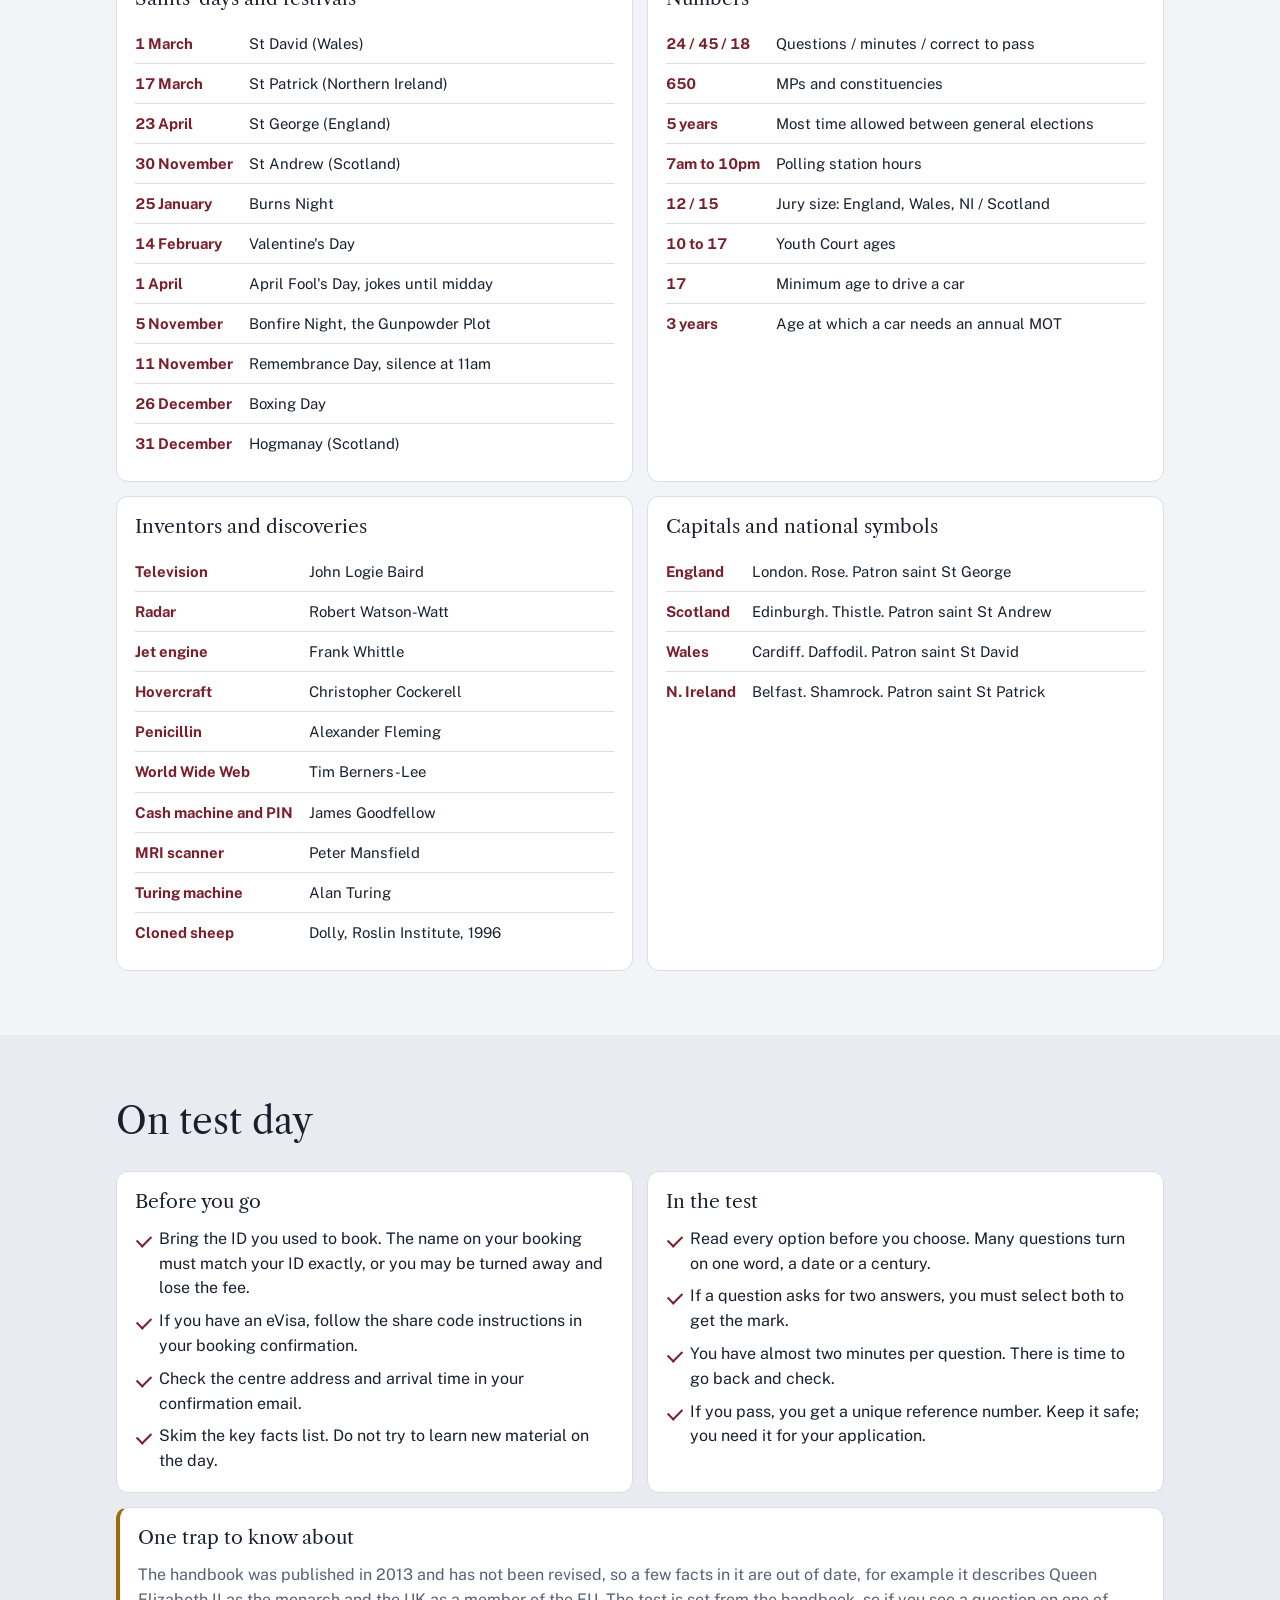
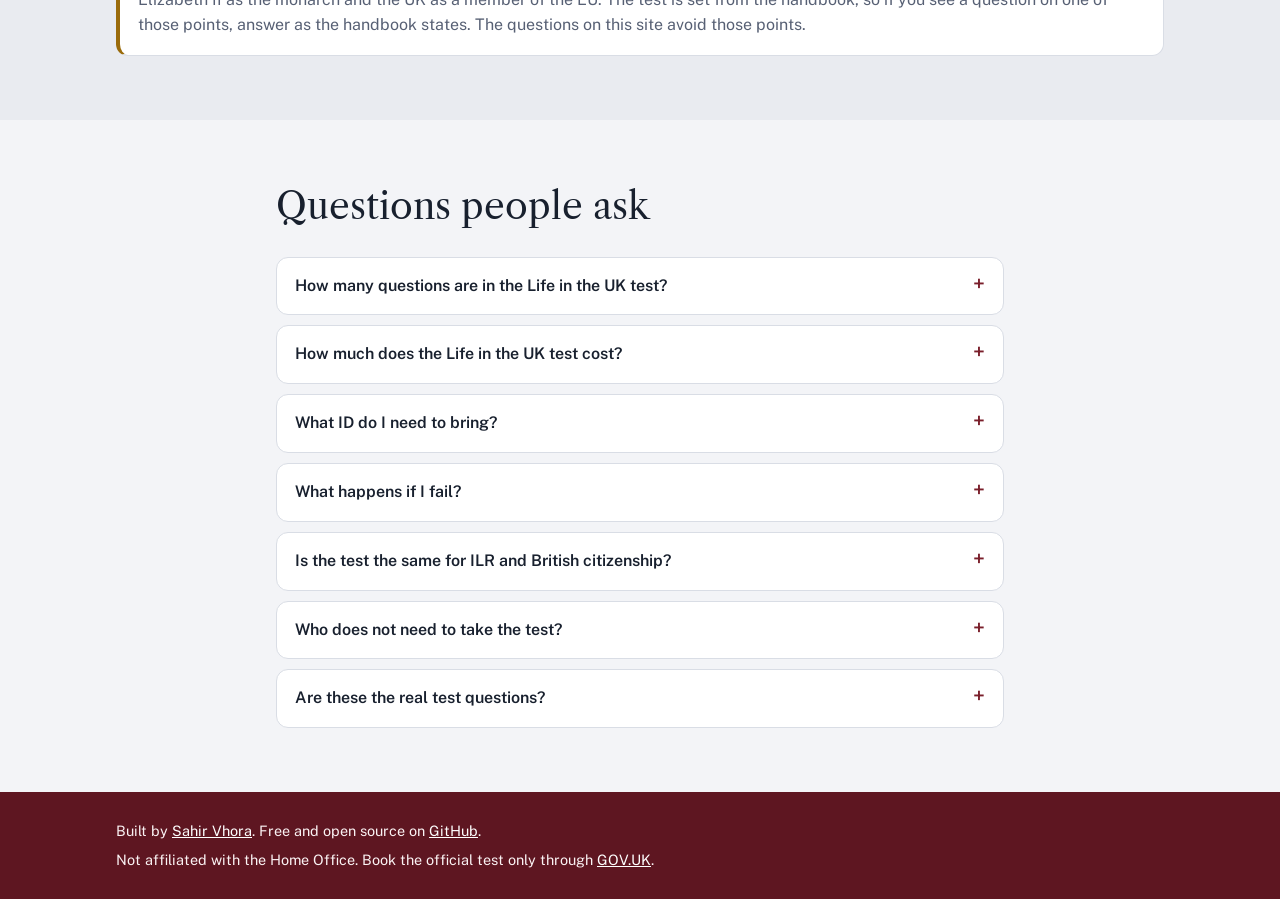
==== commit ae122133: "feat: expand question bank from 185 to 391 questions Adds 206 questions written from the official 3r" ====
--- a/index.html
+++ b/index.html
@@ -6,7 +6,7 @@
 <meta name="referrer" content="strict-origin-when-cross-origin">
 <meta name="viewport" content="width=device-width, initial-scale=1.0, viewport-fit=cover">
 <title>Life in the UK Test Practice 2026: Free Mock Tests</title>
-<meta name="description" content="Free Life in the UK test practice for ILR and citizenship. 185 questions from the official handbook, timed 24-question mock tests, topic drills and key facts.">
+<meta name="description" content="Free Life in the UK test practice for ILR and citizenship. 391 questions from the official handbook, timed 24-question mock tests, topic drills and key facts.">
 <meta name="keywords" content="Life in the UK test, Life in the UK test practice, Life in the UK mock test, Life in the UK test 2026, ILR test, British citizenship test, indefinite leave to remain, Life in the United Kingdom handbook, UK citizenship test questions">
 <meta name="author" content="Sahir Vhora">
 <meta name="robots" content="index, follow, max-image-preview:large">
@@ -23,7 +23,7 @@
 <meta property="og:locale" content="en_GB">
 <meta property="og:url" content="https://sahirvhora.github.io/life-in-uk-test/">
 <meta property="og:title" content="Life in the UK Test Practice: Free Mock Tests for ILR and Citizenship">
-<meta property="og:description" content="185 questions from the official handbook, timed 24-question mock tests, topic drills, a missed-questions list and key facts. Free, no sign-up.">
+<meta property="og:description" content="391 questions from the official handbook, timed 24-question mock tests, topic drills, a missed-questions list and key facts. Free, no sign-up.">
 <meta property="og:image" content="https://sahirvhora.github.io/life-in-uk-test/preview.png">
 <meta property="og:image:width" content="1200">
 <meta property="og:image:height" content="630">
@@ -43,14 +43,14 @@
       "@type": "WebApplication",
       "@id": "https://sahirvhora.github.io/life-in-uk-test/#app",
       "name": "Life in the UK Test Practice",
-      "description": "Free practice for the Life in the UK test: 185 questions written from the official handbook, timed 24-question mock tests, topic drills and key facts.",
+      "description": "Free practice for the Life in the UK test: 391 questions written from the official handbook, timed 24-question mock tests, topic drills and key facts.",
       "url": "https://sahirvhora.github.io/life-in-uk-test/",
       "applicationCategory": "EducationalApplication",
       "operatingSystem": "Any",
       "inLanguage": "en-GB",
       "isAccessibleForFree": true,
       "offers": {"@type": "Offer", "price": "0", "priceCurrency": "GBP"},
-      "dateModified": "2026-10-24",
+      "dateModified": "2026-10-25",
       "educationalUse": "Exam preparation",
       "about": {"@type": "Thing", "name": "Life in the UK test"},
       "author": {"@id": "https://sahirvhora.github.io/#person"},
@@ -104,7 +104,7 @@
       <div class="hero-copy">
         <p class="eyebrow">Free practice for ILR and British citizenship</p>
         <h1>Pass the Life in the UK test first time</h1>
-        <p class="lede">185 questions written from the official handbook, with timed mock tests that work like the real thing. Every wrong answer is saved so you can go back and fix it. No sign-up, nothing to install.</p>
+        <p class="lede">391 questions written from the official handbook, with timed mock tests that work like the real thing. Every wrong answer is saved so you can go back and fix it. No sign-up, nothing to install.</p>
         <div class="cta-row">
           <a class="btn btn-primary" href="#practise" data-start="mock">Start a mock test</a>
           <a class="btn btn-quiet" href="#practise" data-start="topics">Practise by topic</a>
